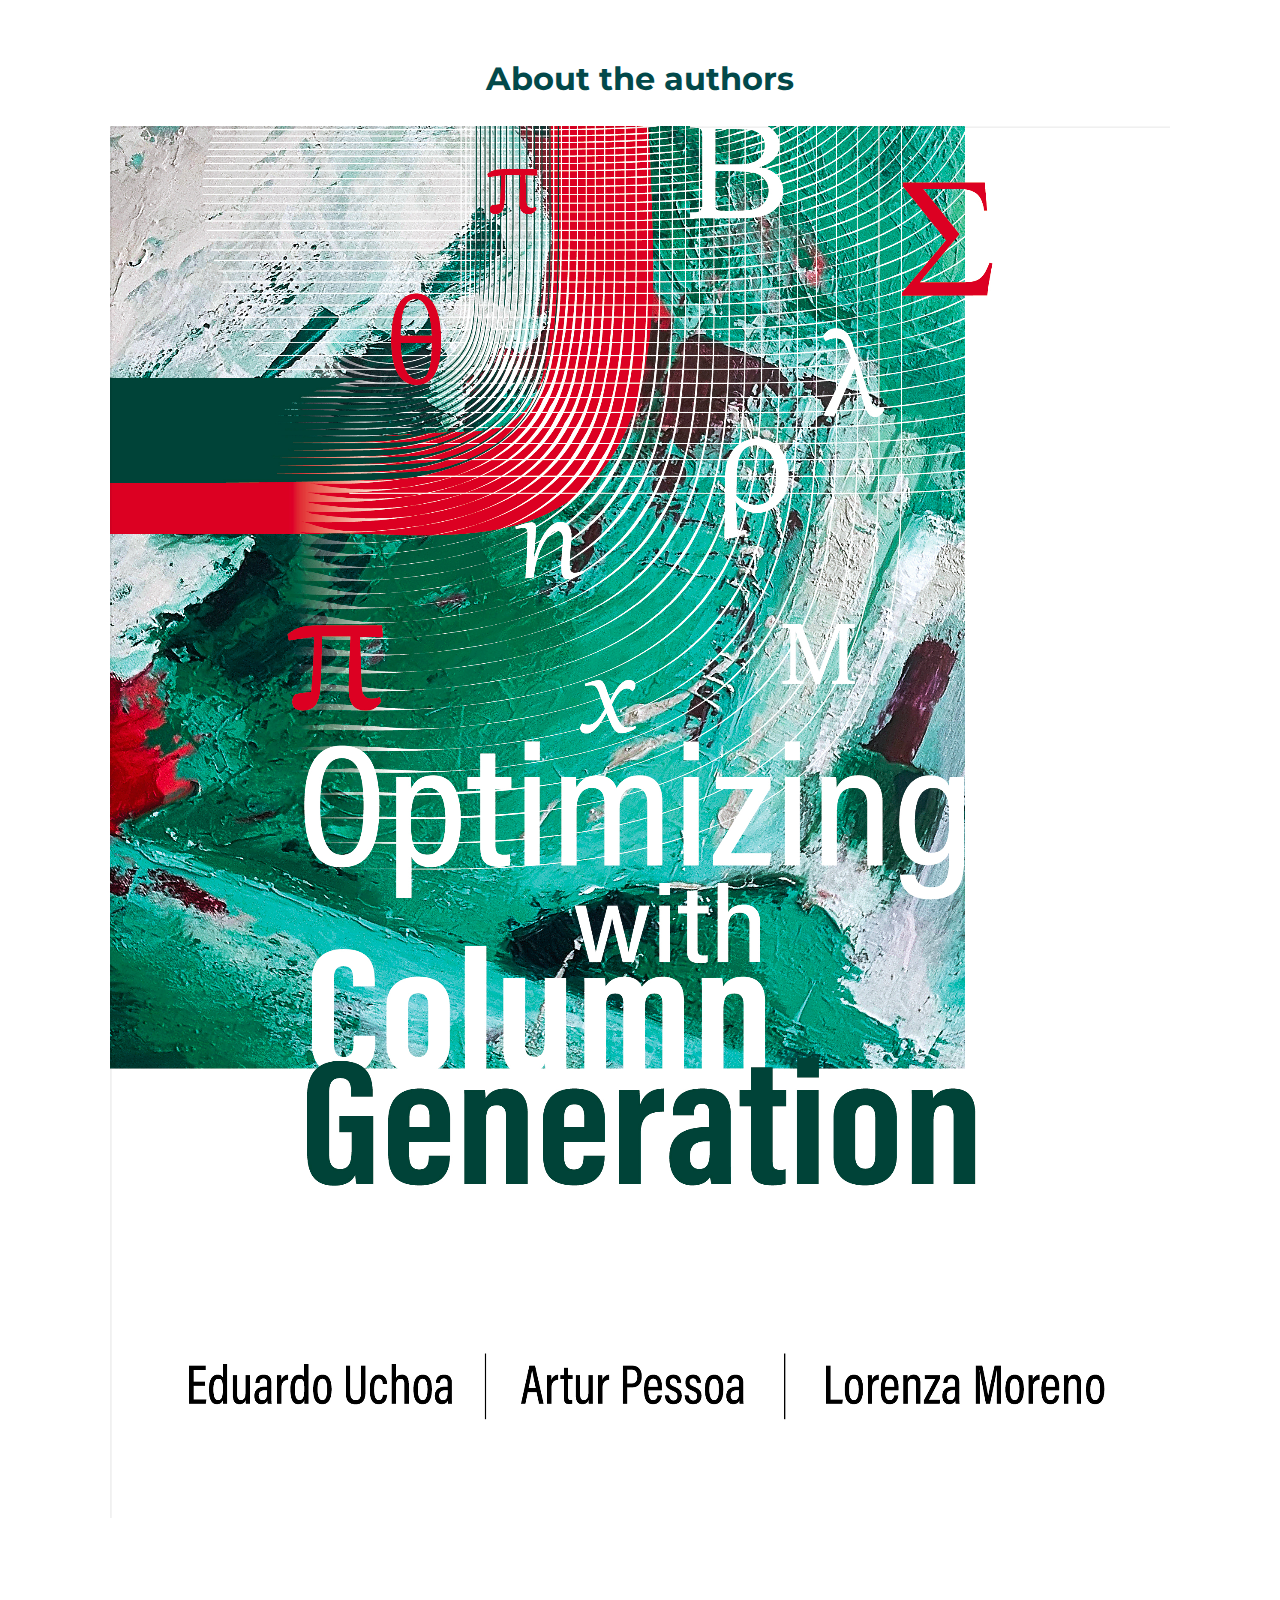
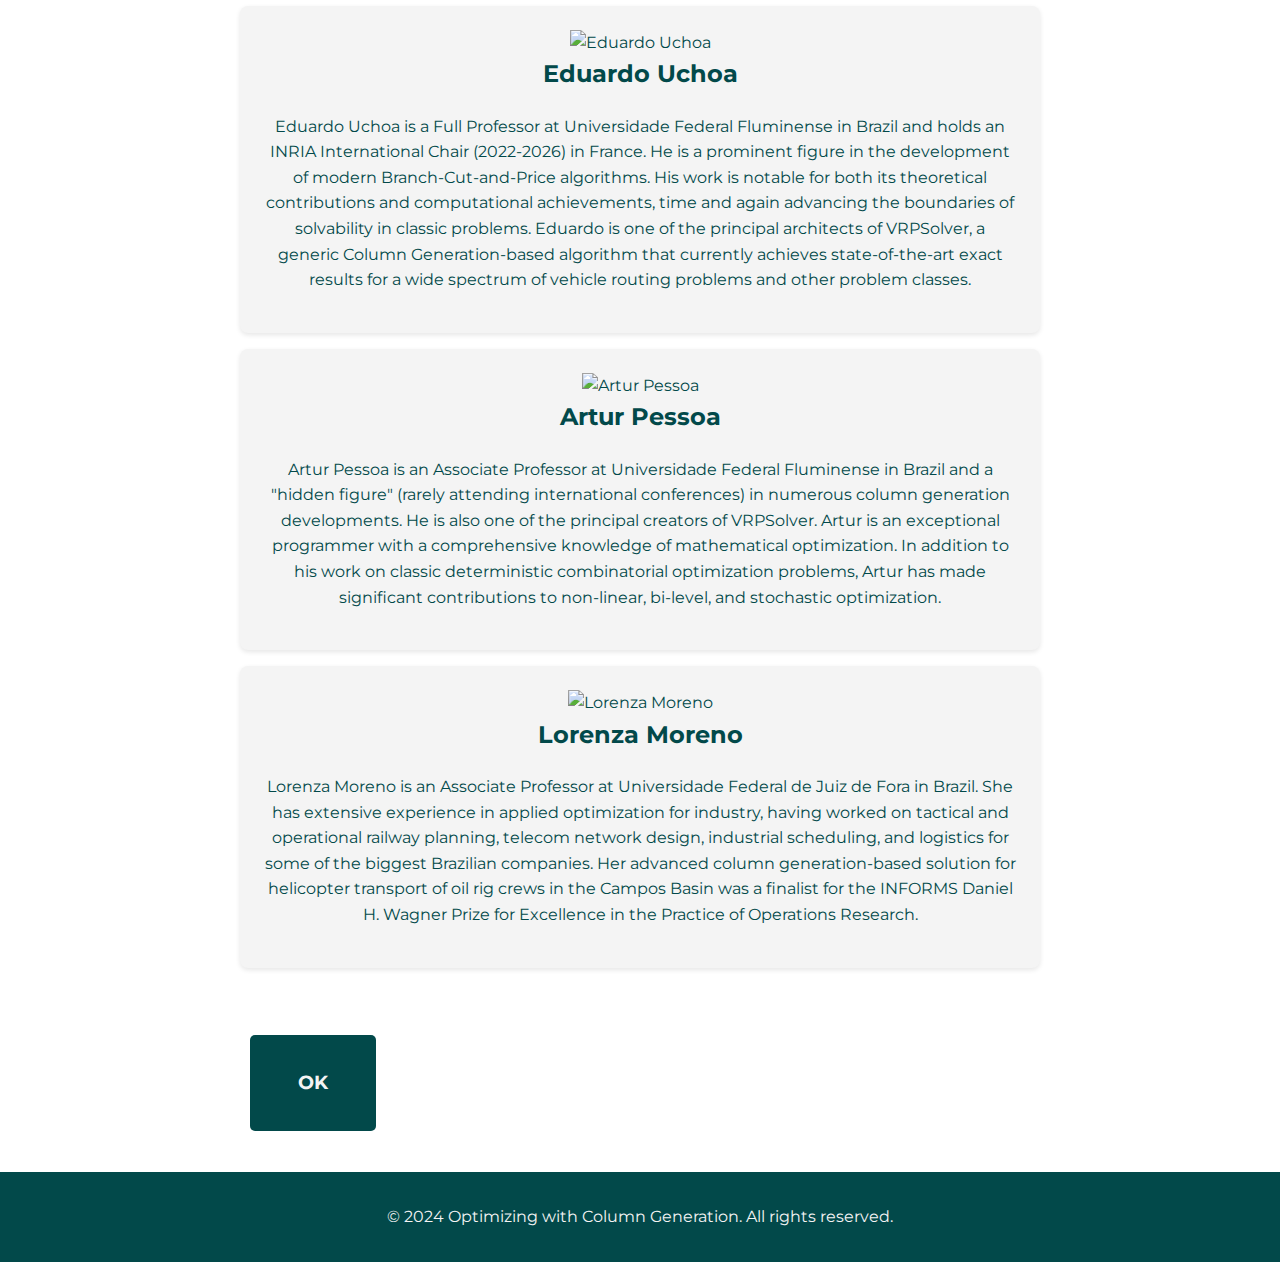
==== bios.html @ f62654c0 "Update bios.html" ====
<!DOCTYPE html>
<html lang="en">
<head>
    <meta charset="UTF-8">
    <meta name="viewport" content="width=device-width, initial-scale=1.0">
    <title>Optimizing with Column Generation - authors short bios</title>
    <link href="https://fonts.googleapis.com/css2?family=Montserrat:wght@400;700&display=swap" rel="stylesheet">
    <link rel="stylesheet" href="styles.css">
</head>
<body>
    <header>
      <h1>About the authors</h2>
       <img src="book_cover.png" alt="Optimizing with Column Generation" class="book-cover"  height="50">
    </header>
    <main>
        <section id="uchoa">
        <img src="uchoa.jpg" alt="Eduardo Uchoa" height="50">
            <h2>Eduardo Uchoa</h2>
            <p>Eduardo Uchoa is a Full Professor at Universidade Federal Fluminense in Brazil and 
              holds an INRIA International Chair (2022-2026) in France. He is a prominent figure in 
              the development of modern Branch-Cut-and-Price algorithms. His work is notable for both 
              its theoretical contributions and computational achievements, time and again advancing 
              the boundaries of solvability in classic problems. Eduardo is one of the principal 
              architects of VRPSolver, a generic Column Generation-based algorithm that currently 
              achieves state-of-the-art exact results for a wide spectrum of vehicle routing 
              problems and other problem classes.</p>
        </section>
      
        <section id="pessoa">
        <img src="pessoa.jpg" alt="Artur Pessoa" height="50">
            <h2>Artur Pessoa</h2>
            <p>Artur Pessoa is an Associate Professor at Universidade Federal Fluminense in Brazil 
              and a "hidden figure" (rarely attending international conferences) in numerous 
              column generation developments. He is also one of the principal creators of VRPSolver. 
              Artur is an exceptional programmer with a comprehensive knowledge of mathematical 
              optimization. In addition to his work on classic deterministic combinatorial 
              optimization problems, Artur has made significant contributions to non-linear, 
              bi-level, and stochastic optimization.</p>
        </section>
      
        <section id="moreno">
        <img src="moreno.jpg" alt="Lorenza Moreno" height="50">
            <h2>Lorenza Moreno</h2>
            <p>Lorenza Moreno is an Associate Professor at Universidade Federal de Juiz de Fora 
              in Brazil. She has extensive experience in applied optimization for industry, 
              having worked on tactical and operational railway planning, telecom network 
              design, industrial scheduling, and logistics for some of the biggest Brazilian 
              companies. Her advanced column generation-based solution for helicopter transport 
              of oil rig crews in the Campos Basin was a finalist for the INFORMS Daniel H. 
              Wagner Prize for Excellence in the Practice of Operations Research.</p>
        </section>
        <p>&nbsp;</p>
        <a class="btn" href="https://github.com/optimizingwithcolumngeneration/optimizingwithcolumngeneration.github.io/index.html">OK</a>
    </main>
    <footer>
        <p>&copy; 2024 Optimizing with Column Generation. All rights reserved.</p>
    </footer>
</body>
</html>
---- styles.css ----
body {
    font-family: 'Montserrat', sans-serif;
    margin: 0;
    padding: 0;
    background-color: #fff;
    color: #02494a;
    line-height: 1.6;
}

header {
    text-align: center;
    background-color: #fff; /* Matches the white background color */
    padding: 2em 0;
}

.book-cover {
    max-width: 100%;
    height: auto;
}

main {
    padding: 2em;
    max-width: 800px;
    margin: 0 auto;
}

section {
    background-color: #f4f4f4;
    margin: 1em 0;
    padding: 1.5em;
    border-radius: 8px;
    box-shadow: 0 2px 5px rgba(0, 0, 0, 0.1);
    text-align: center;
}

section h2 {
    color: #02494a;
    margin-top: 0;
}

a {
    color:  #f4f4f4;
    text-decoration: none;
}

a:hover {
    color: #f4f4f4;
    text-decoration: underline;
}

footer {
    text-align: center;
    padding: 1em 0;
    background-color: #02494a;
    color: #f4f4f4;
}

.btn {
    display: inline-block;
    padding: 1.7em 2.5em;
    margin: 0.5em;
    font-size: 1.2em;
    font-weight: bold; 
    color: #f4f4f4;
    background-color: #02494a;
    border: none;
    border-radius: 5px;
    text-align: center;
    text-decoration: none;
    transition: background-color 0.3s ease;
}

.btn:hover {
    background-color: #147e80;
}
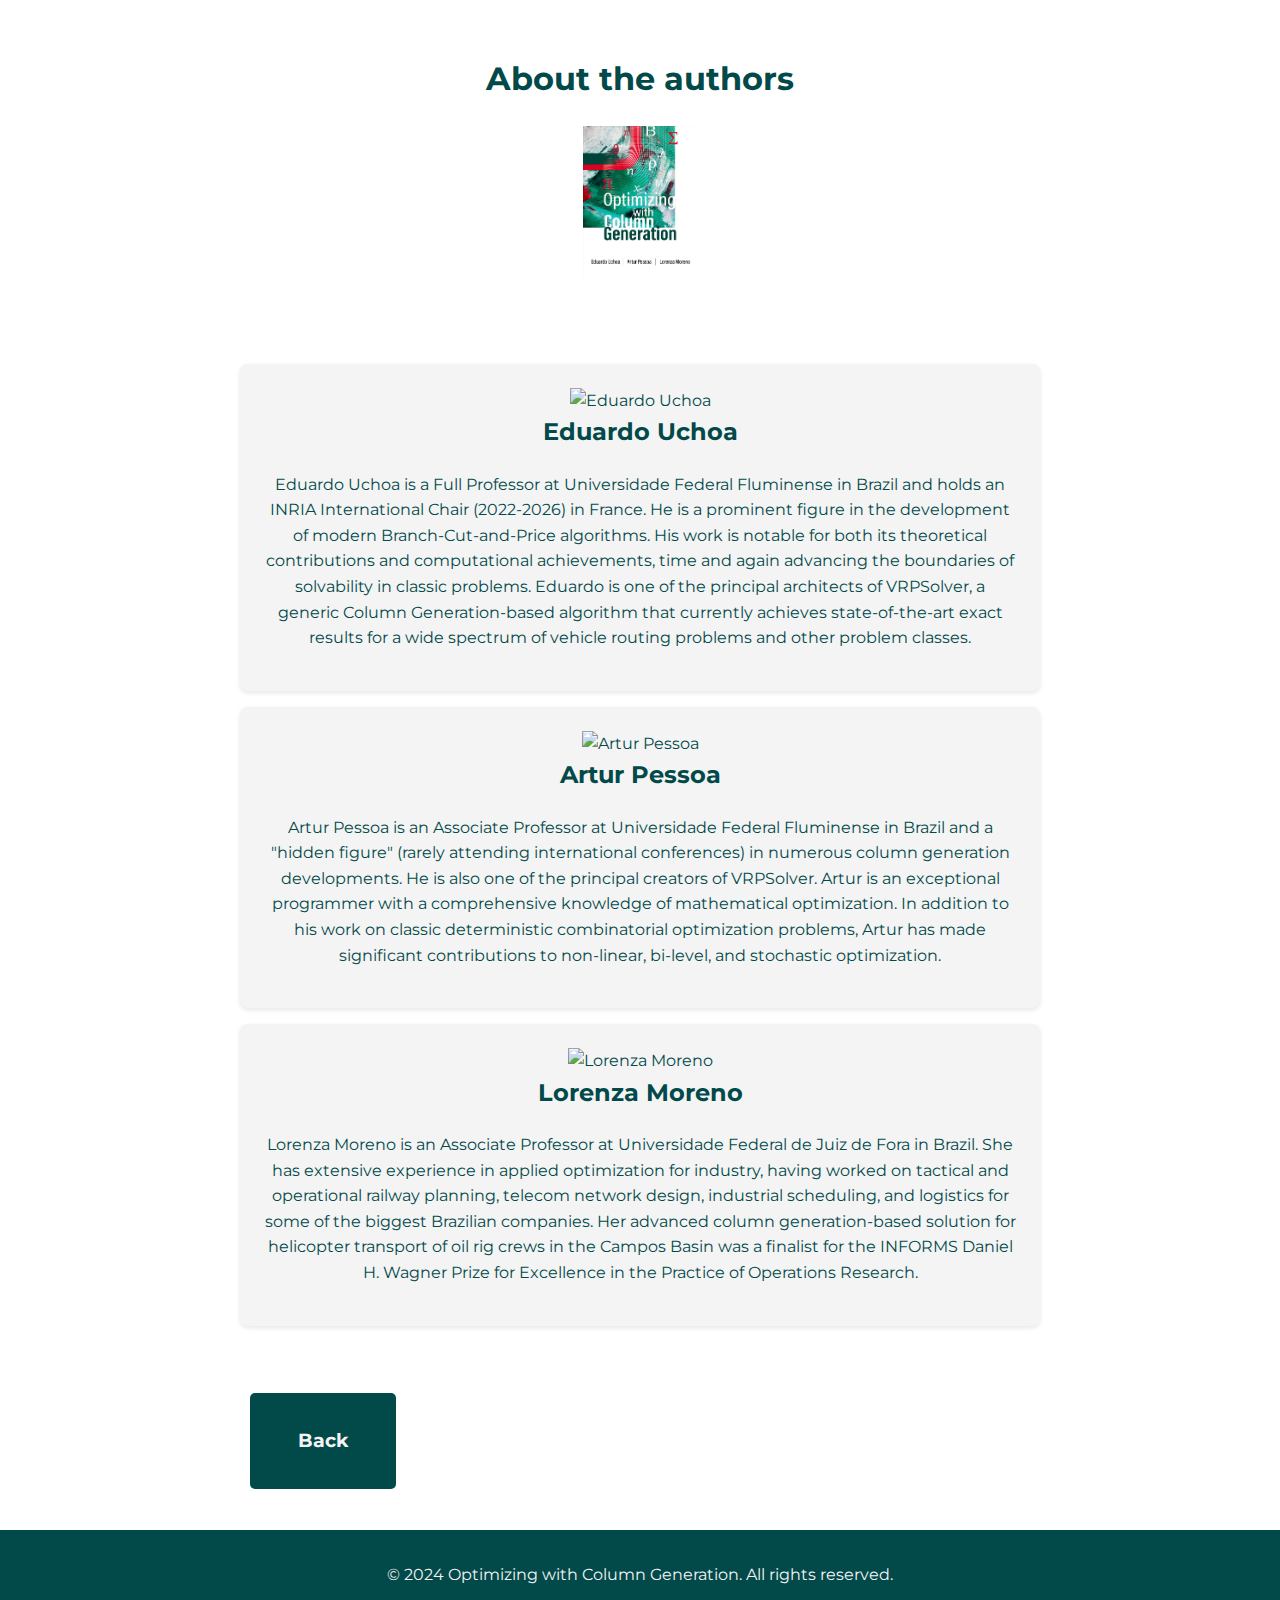
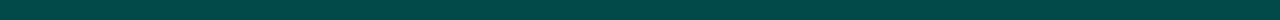
==== commit fce66f5e: "Update bios.html" ====
--- a/bios.html
+++ b/bios.html
@@ -10,11 +10,11 @@
 <body>
     <header>
       <h1>About the authors</h2>
-       <img src="book_cover.png" alt="Optimizing with Column Generation" class="book-cover"  height="50">
+       <img src="book_cover.png" alt="Optimizing with Column Generation"   height="150">
     </header>
     <main>
         <section id="uchoa">
-        <img src="uchoa.jpg" alt="Eduardo Uchoa" height="50">
+        <img src="uchoa.jpg" alt="Eduardo Uchoa" height="250">
             <h2>Eduardo Uchoa</h2>
             <p>Eduardo Uchoa is a Full Professor at Universidade Federal Fluminense in Brazil and 
               holds an INRIA International Chair (2022-2026) in France. He is a prominent figure in 
@@ -27,7 +27,7 @@
         </section>
       
         <section id="pessoa">
-        <img src="pessoa.jpg" alt="Artur Pessoa" height="50">
+        <img src="pessoa.jpg" alt="Artur Pessoa" height="250">
             <h2>Artur Pessoa</h2>
             <p>Artur Pessoa is an Associate Professor at Universidade Federal Fluminense in Brazil 
               and a "hidden figure" (rarely attending international conferences) in numerous 
@@ -39,7 +39,7 @@
         </section>
       
         <section id="moreno">
-        <img src="moreno.jpg" alt="Lorenza Moreno" height="50">
+        <img src="moreno.jpg" alt="Lorenza Moreno" height="250">
             <h2>Lorenza Moreno</h2>
             <p>Lorenza Moreno is an Associate Professor at Universidade Federal de Juiz de Fora 
               in Brazil. She has extensive experience in applied optimization for industry, 
@@ -50,7 +50,7 @@
               Wagner Prize for Excellence in the Practice of Operations Research.</p>
         </section>
         <p>&nbsp;</p>
-        <a class="btn" href="https://github.com/optimizingwithcolumngeneration/optimizingwithcolumngeneration.github.io/index.html">OK</a>
+        <a class="btn" href="index.html">Back</a>
     </main>
     <footer>
         <p>&copy; 2024 Optimizing with Column Generation. All rights reserved.</p>
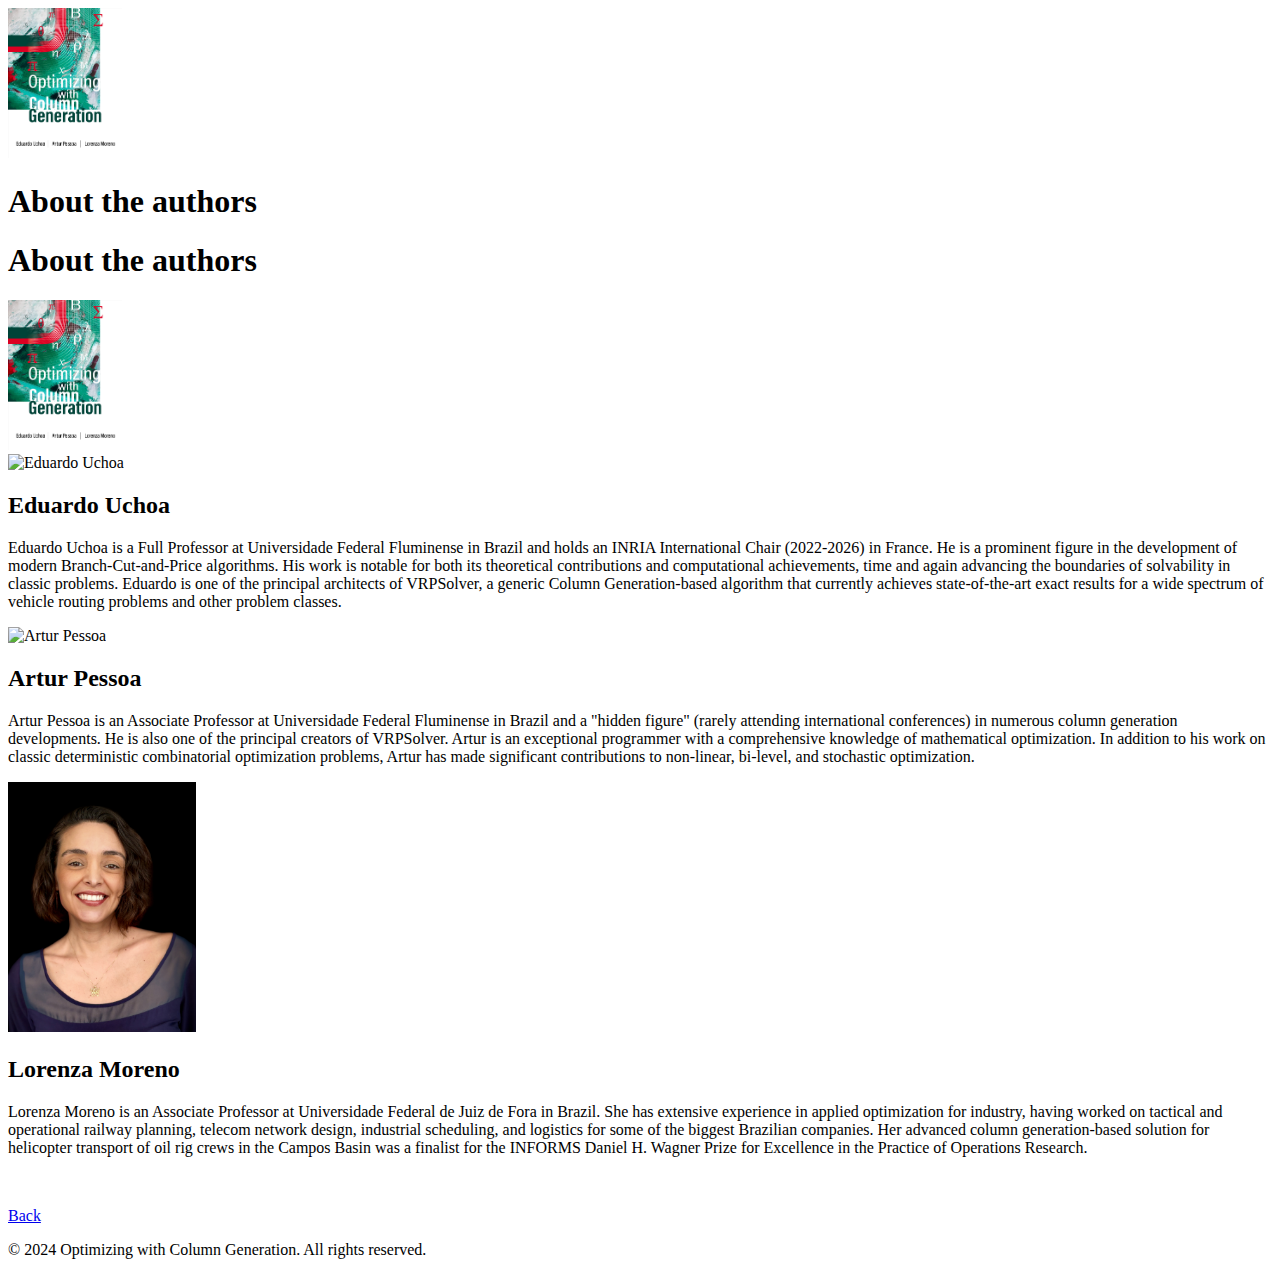
==== commit 27a1a573: "Update bios.html" ====
--- a/bios.html
+++ b/bios.html
@@ -1,12 +1,11 @@
 <!DOCTYPE html>
 <html lang="en">
-<head>
-    <meta charset="UTF-8">
-    <meta name="viewport" content="width=device-width, initial-scale=1.0">
-    <title>Optimizing with Column Generation - authors short bios</title>
-    <link href="https://fonts.googleapis.com/css2?family=Montserrat:wght@400;700&display=swap" rel="stylesheet">
-    <link rel="stylesheet" href="styles.css">
-</head>
+<header>
+    <div class="header-content">
+        <img src="book_cover.png" alt="Optimizing with Column Generation" height="150">
+        <h1>About the authors</h1>
+    </div>
+</header>
 <body>
     <header>
       <h1>About the authors</h2>
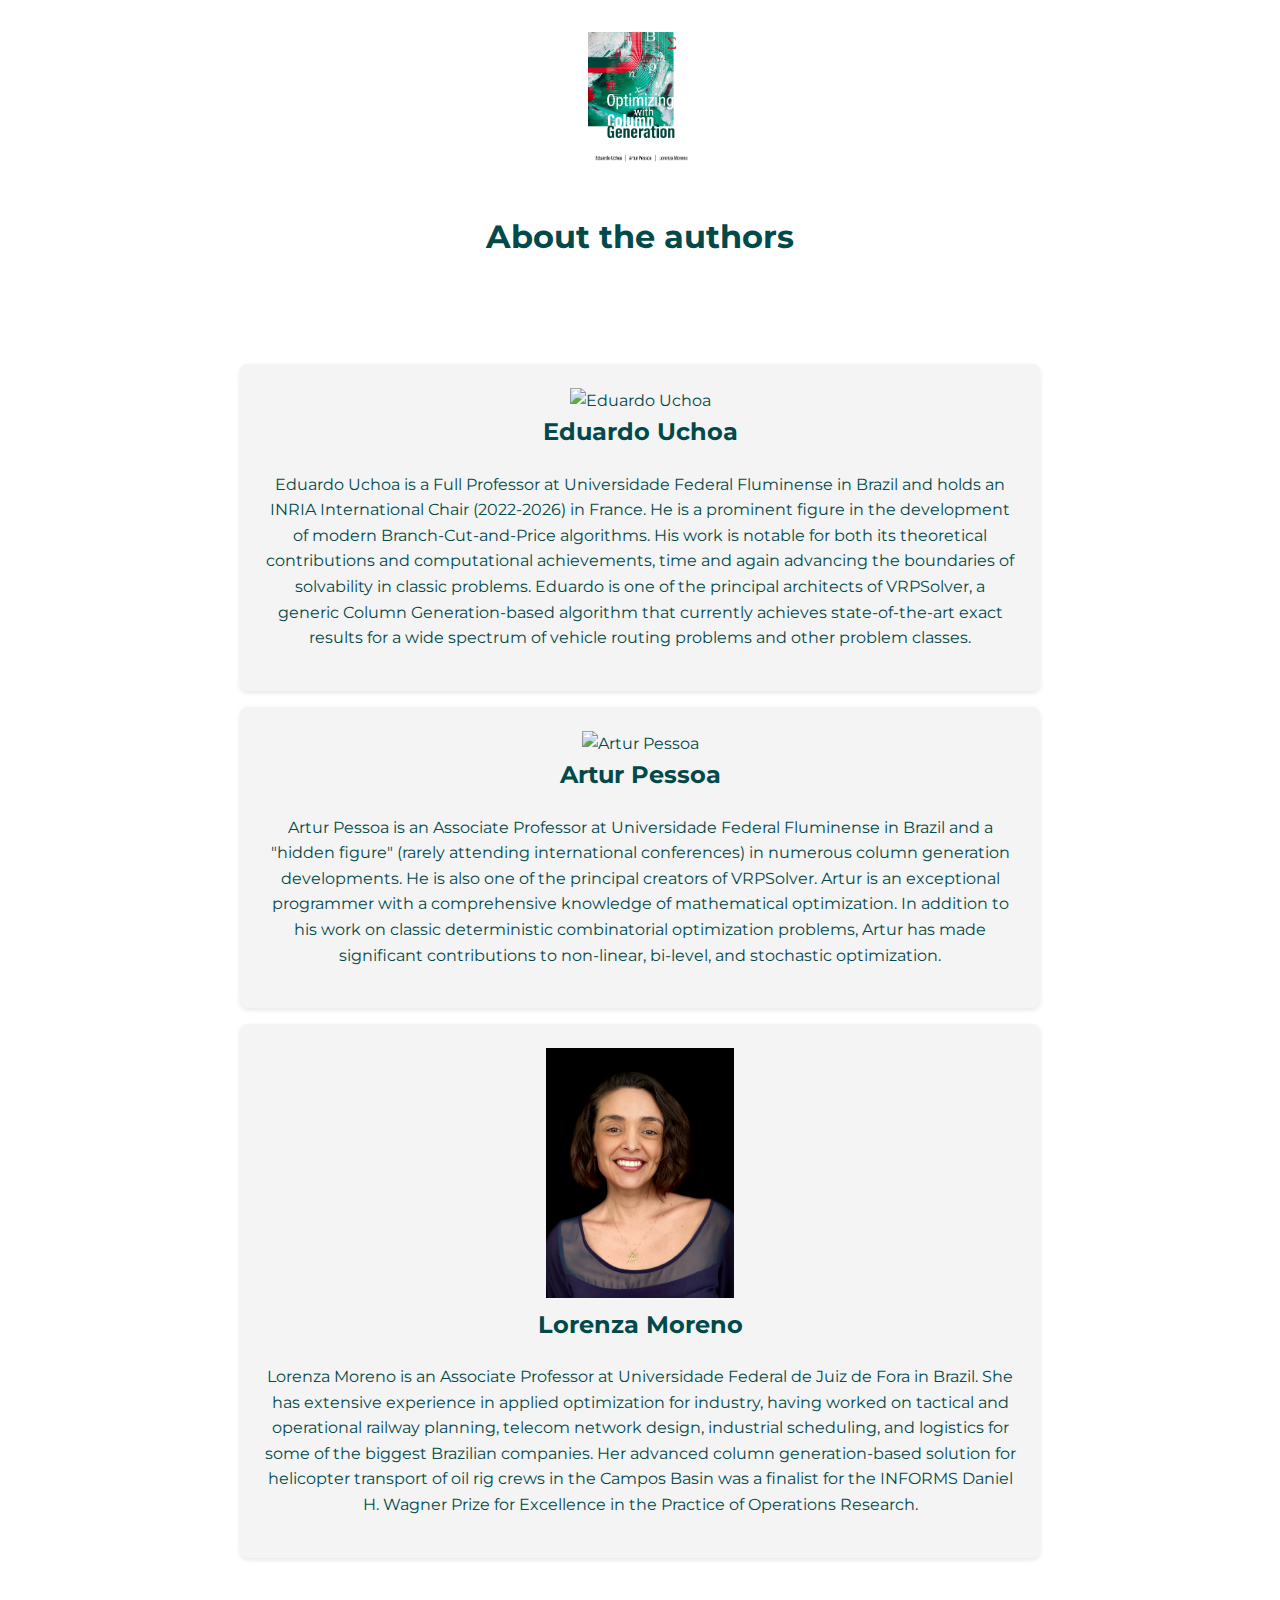
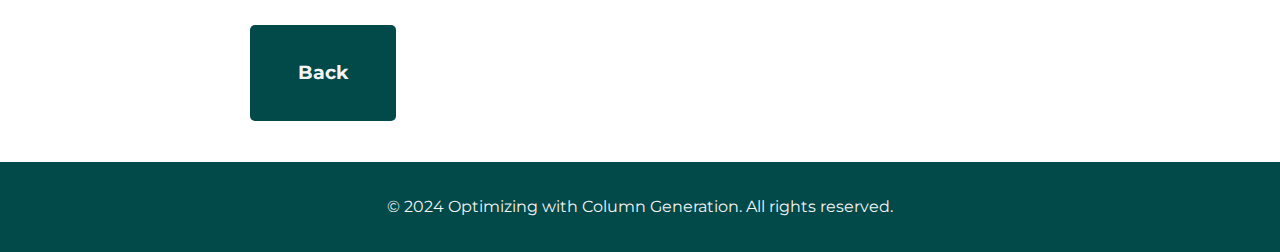
==== commit 8d4942be: "Update bios.html" ====
--- a/bios.html
+++ b/bios.html
@@ -1,16 +1,19 @@
 <!DOCTYPE html>
 <html lang="en">
+<head>
+    <meta charset="UTF-8">
+    <meta name="viewport" content="width=device-width, initial-scale=1.0">
+    <title>Optimizing with Column Generation</title>
+    <link href="https://fonts.googleapis.com/css2?family=Montserrat:wght@400;700&display=swap" rel="stylesheet">
+    <link rel="stylesheet" href="styles.css">
+</head>
+<body>
 <header>
     <div class="header-content">
         <img src="book_cover.png" alt="Optimizing with Column Generation" height="150">
         <h1>About the authors</h1>
     </div>
 </header>
-<body>
-    <header>
-      <h1>About the authors</h2>
-       <img src="book_cover.png" alt="Optimizing with Column Generation"   height="150">
-    </header>
     <main>
         <section id="uchoa">
         <img src="uchoa.jpg" alt="Eduardo Uchoa" height="250">
--- a/styles.css
+++ b/styles.css
@@ -0,0 +1,75 @@
+body {
+    font-family: 'Montserrat', sans-serif;
+    margin: 0;
+    padding: 0;
+    background-color: #fff;
+    color: #02494a;
+    line-height: 1.6;
+}
+
+header {
+    text-align: center;
+    background-color: #fff; /* Matches the white background color */
+    padding: 2em 0;
+}
+
+.book-cover {
+    max-width: 100%;
+    height: auto;
+}
+
+main {
+    padding: 2em;
+    max-width: 800px;
+    margin: 0 auto;
+}
+
+section {
+    background-color: #f4f4f4;
+    margin: 1em 0;
+    padding: 1.5em;
+    border-radius: 8px;
+    box-shadow: 0 2px 5px rgba(0, 0, 0, 0.1);
+    text-align: center;
+}
+
+section h2 {
+    color: #02494a;
+    margin-top: 0;
+}
+
+a {
+    color:  #f4f4f4;
+    text-decoration: none;
+}
+
+a:hover {
+    color: #f4f4f4;
+    text-decoration: underline;
+}
+
+footer {
+    text-align: center;
+    padding: 1em 0;
+    background-color: #02494a;
+    color: #f4f4f4;
+}
+
+.btn {
+    display: inline-block;
+    padding: 1.7em 2.5em;
+    margin: 0.5em;
+    font-size: 1.2em;
+    font-weight: bold; 
+    color: #f4f4f4;
+    background-color: #02494a;
+    border: none;
+    border-radius: 5px;
+    text-align: center;
+    text-decoration: none;
+    transition: background-color 0.3s ease;
+}
+
+.btn:hover {
+    background-color: #147e80;
+}
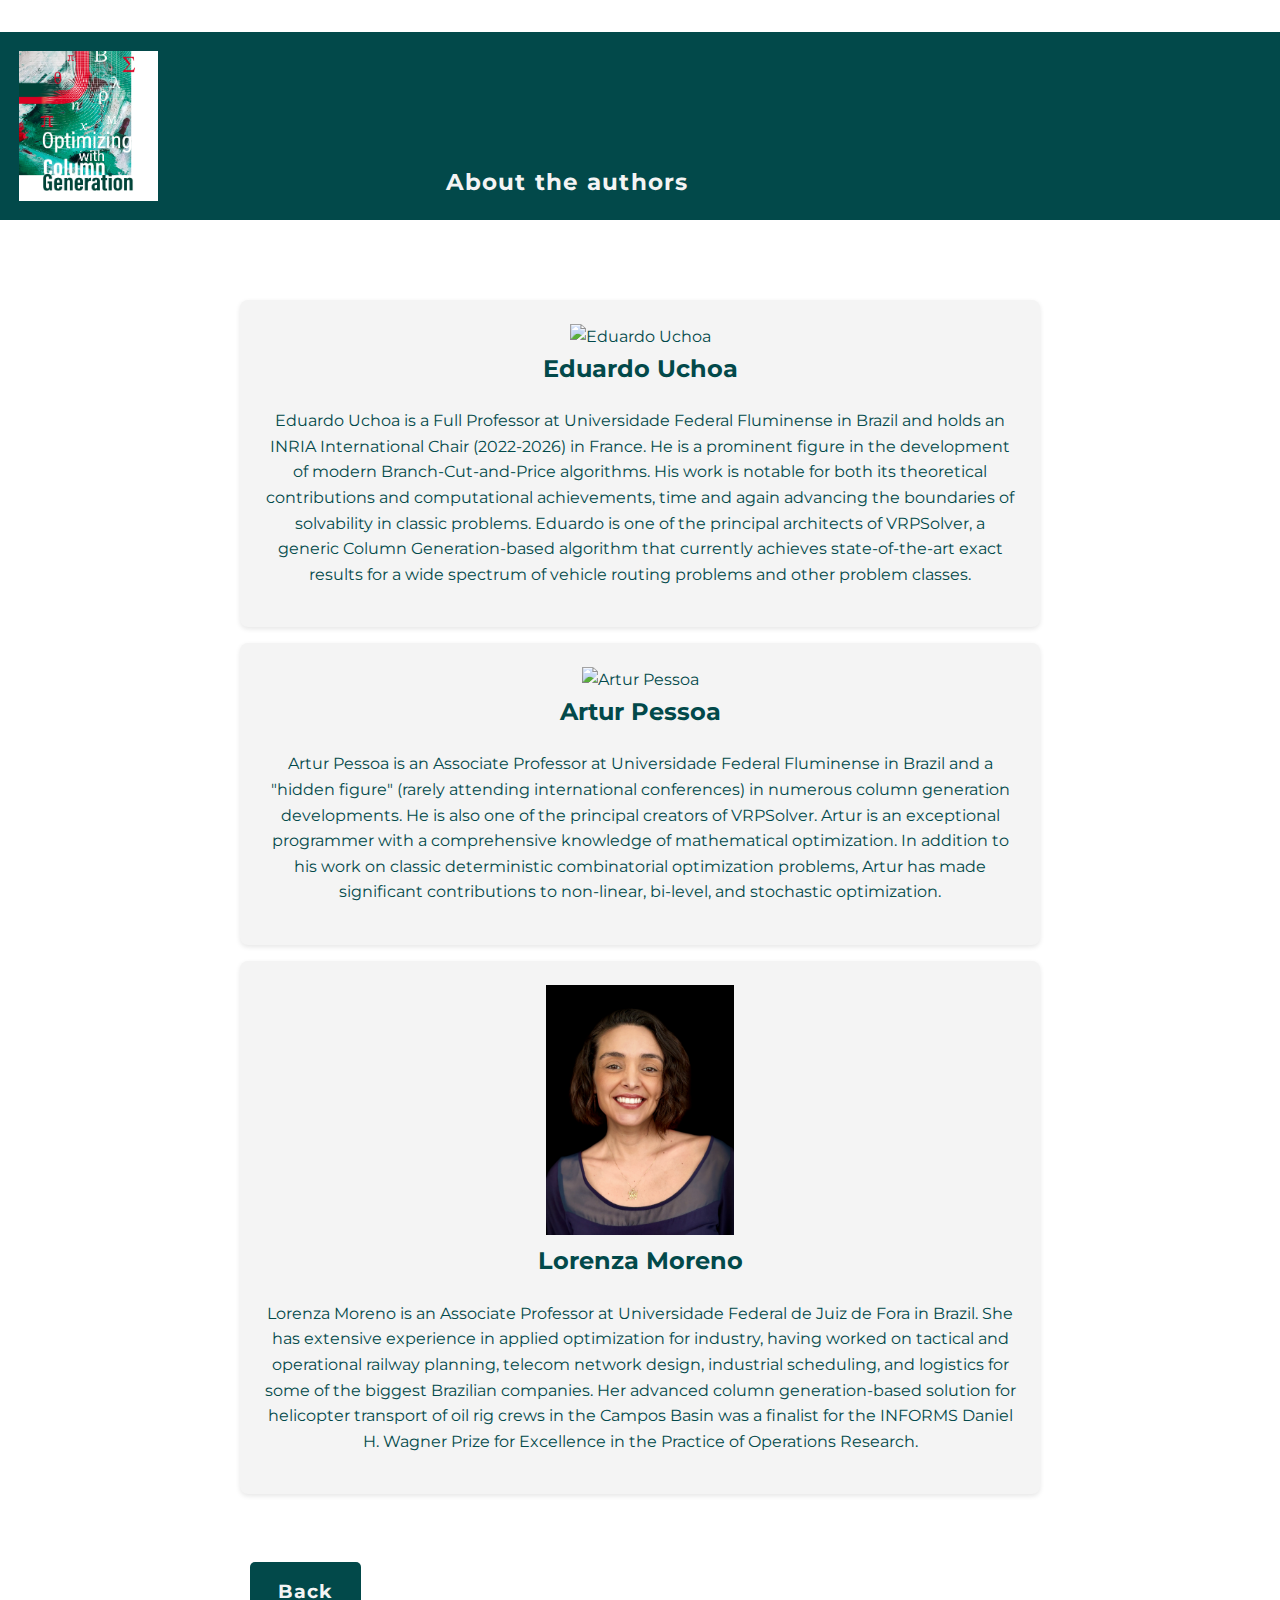
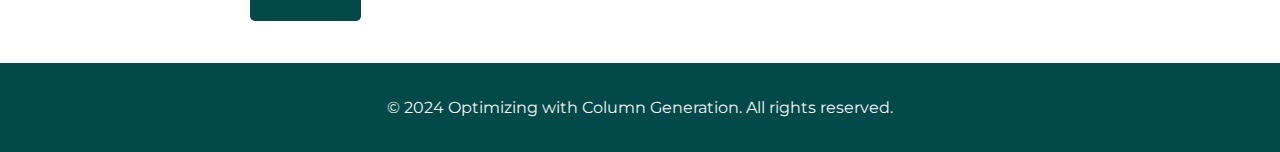
==== commit e540f658: "Update bios.html" ====
--- a/bios.html
+++ b/bios.html
@@ -10,7 +10,7 @@
 <body>
 <header>
     <div class="header-content">
-        <img src="book_cover.png" alt="Optimizing with Column Generation" height="150">
+        <img src="book_canvas_title.png" alt="Optimizing with Column Generation" height="150">
         <h1>About the authors</h1>
     </div>
 </header>
--- a/styles.css
+++ b/styles.css
@@ -57,10 +57,11 @@
 
 .btn {
     display: inline-block;
-    padding: 1.7em 2.5em;
+    padding: 0.75em 1.5em;
     margin: 0.5em;
     font-size: 1.2em;
     font-weight: bold; 
+    letter-spacing: 0.05em;
     color: #f4f4f4;
     background-color: #02494a;
     border: none;
@@ -73,3 +74,26 @@
 .btn:hover {
     background-color: #147e80;
 }
+.header-content {
+    display: flex;
+    align-items: flex-end; /* Align the text with the bottom of the image */
+    padding: 1em; /* Optional: Adds some padding around the content */
+    font-size: 1.2em;
+    font-weight: bold; 
+    letter-spacing: 0.05em;
+    color: #f4f4f4;
+    background-color: #02494a;
+}
+
+.header-content img {
+    margin-right: 15em; /* Adds some space between the image and the text */
+}
+
+.header-content h1 {
+    margin: 0; /* Removes default margin to align properly with the image */
+    font-size: 1.2em;
+    font-weight: bold; 
+    letter-spacing: 0.05em;
+    color: #f4f4f4;
+    background-color: #02494a;
+}
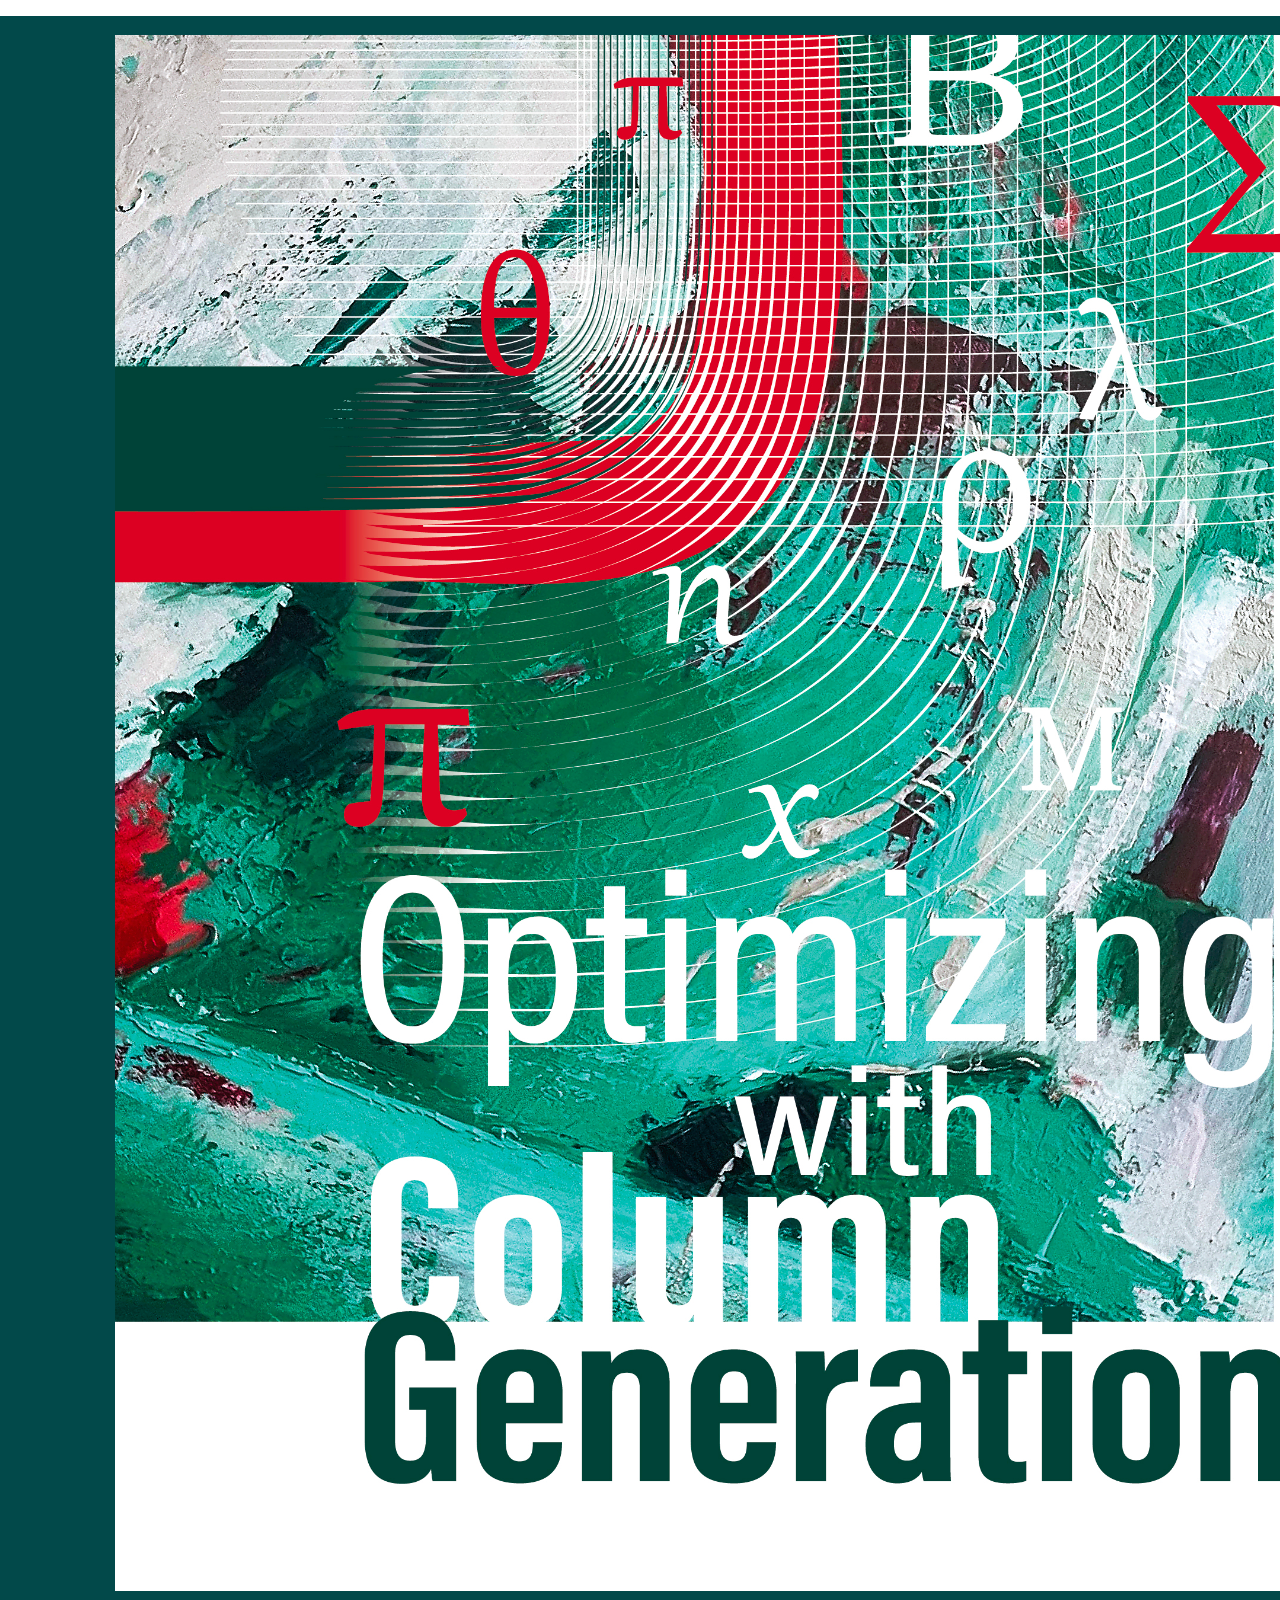
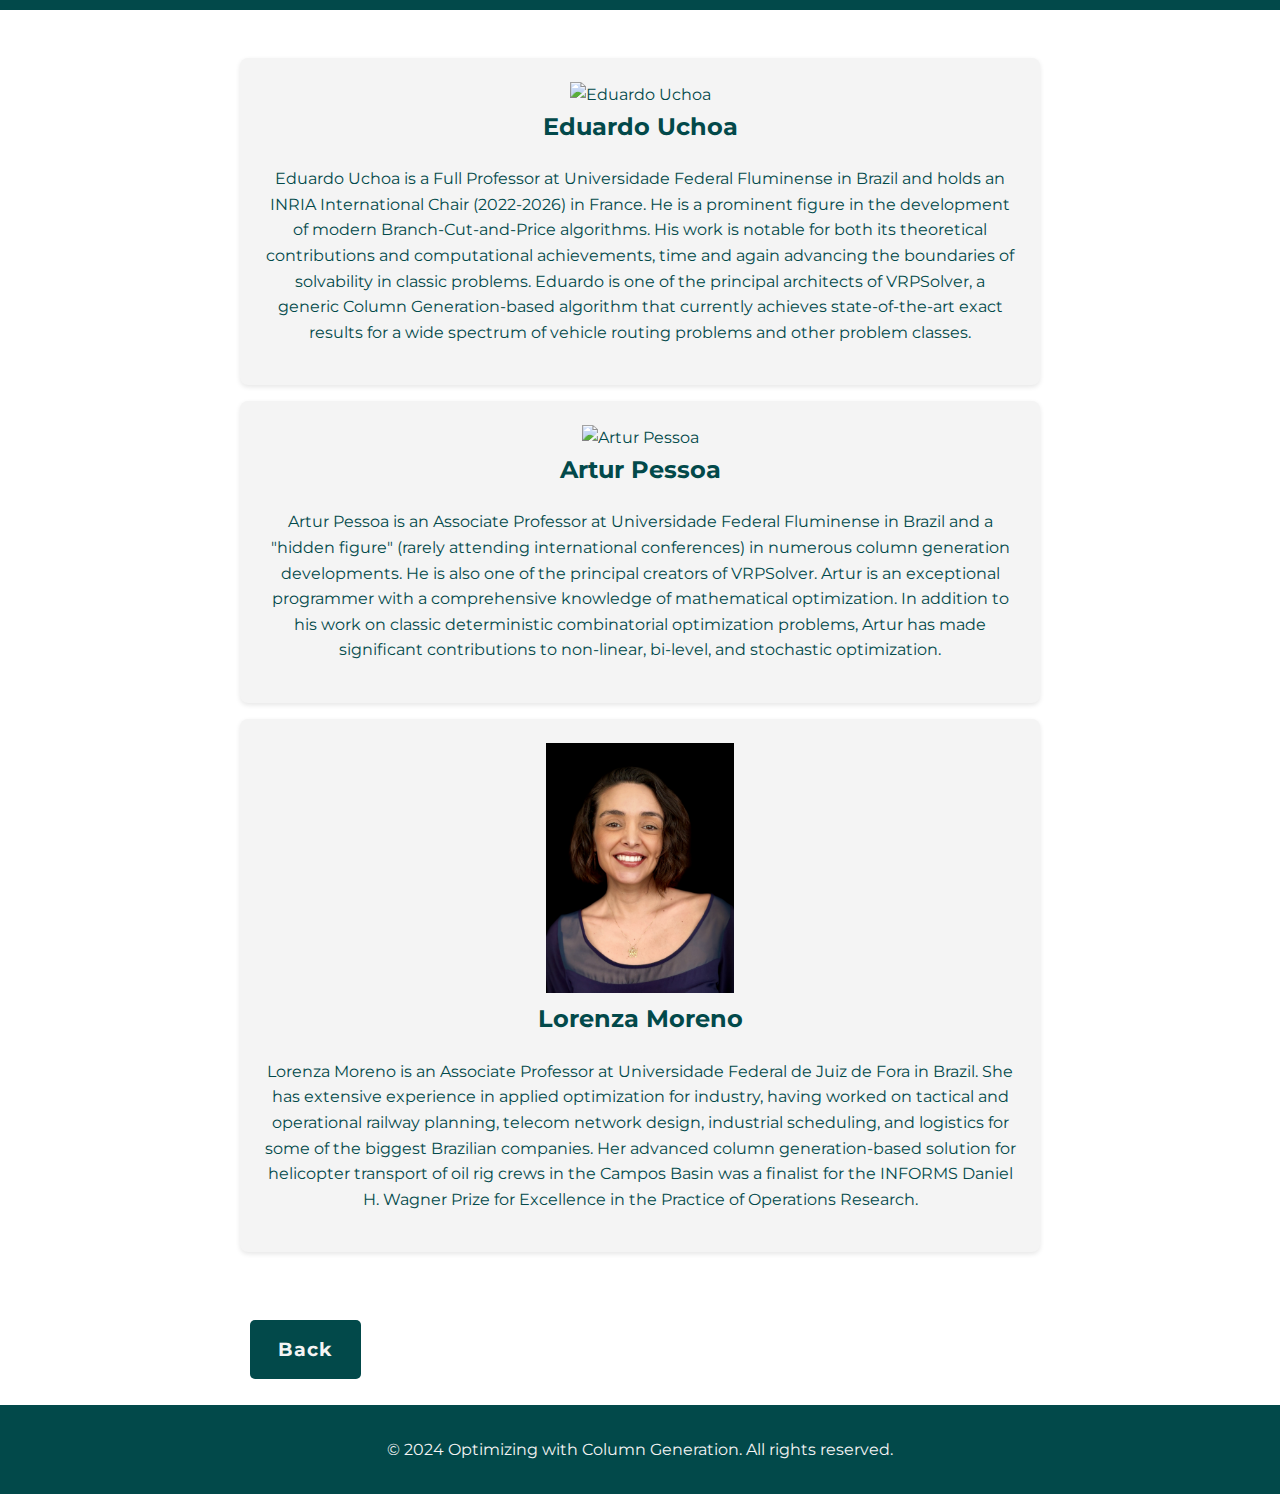
==== commit e358b1b9: "Update bios.html" ====
--- a/bios.html
+++ b/bios.html
@@ -10,7 +10,7 @@
 <body>
 <header>
     <div class="header-content">
-        <img src="book_canvas_title.png" alt="Optimizing with Column Generation" height="150">
+        <img src="book_canvas_title.png" alt="Optimizing with Column Generation" >
         <h1>About the authors</h1>
     </div>
 </header>
--- a/styles.css
+++ b/styles.css
@@ -10,16 +10,15 @@
 header {
     text-align: center;
     background-color: #fff; /* Matches the white background color */
-    padding: 2em 0;
+    padding: 1em 0;
 }
 
 .book-cover {
-    max-width: 100%;
-    height: auto;
+    max-width: 350px;
 }
 
 main {
-    padding: 2em;
+    padding: 1em;
     max-width: 800px;
     margin: 0 auto;
 }
@@ -74,6 +73,7 @@
 .btn:hover {
     background-color: #147e80;
 }
+
 .header-content {
     display: flex;
     align-items: flex-end; /* Align the text with the bottom of the image */
@@ -86,7 +86,9 @@
 }
 
 .header-content img {
-    margin-right: 15em; /* Adds some space between the image and the text */
+    margin-left: 5em; 
+    margin-right: 5em; /* Adds some space between the image and the text */
+    background-color: #02494a;
 }
 
 .header-content h1 {
